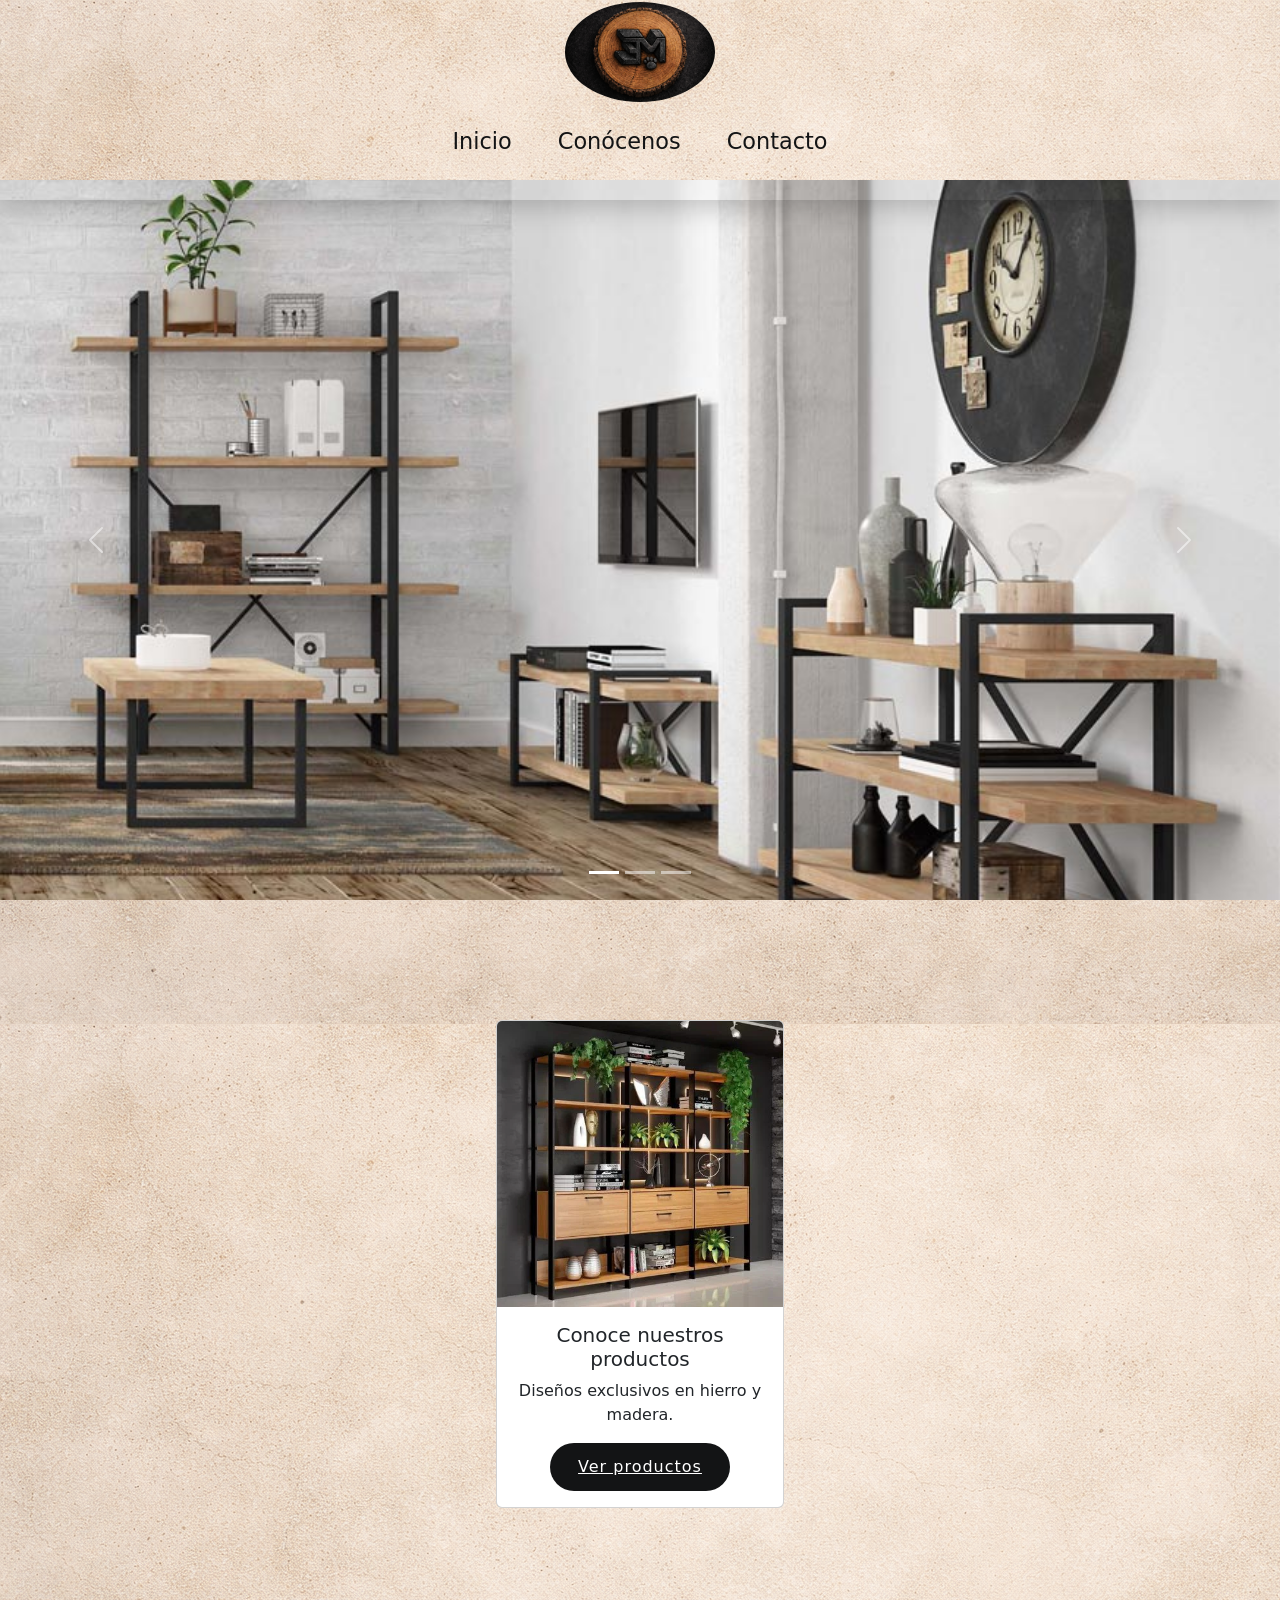
==== index.html @ 07b04980 "first commit" ====
<!doctype html>
<html lang="en">
  <head>
    <meta charset="UTF-8" />
    <meta name="viewport" content="width=device-width, initial-scale=1.0" />
    <title>En Manada</title>
    <link rel="stylesheet" href="./styles/style.css" />
    <link
      href="https://cdn.jsdelivr.net/npm/bootstrap@5.3.8/dist/css/bootstrap.min.css"
      rel="stylesheet"
      integrity="sha384-sRIl4kxILFvY47J16cr9ZwB07vP4J8+LH7qKQnuqkuIAvNWLzeN8tE5YBujZqJLB"
      crossorigin="anonymous"
    />
  </head>
  <body>
    <header>
      <a href="./index.html"
        ><img src="./assets/img/logo.png" alt="logo-EnManada" class="logo"
      /></a>
      <nav class="menu">
        <input type="checkbox" id="toggle-menu" />
        <label for="toggle-menu" class="bars-menu">
          <span></span>
          <span></span>
          <span></span>
        </label>
        <ul class="navbar-list">
          <li><a href="" class="navbar-link">Inicio</a></li>
          <li><a href="" class="navbar-link">Conócenos</a></li>
          <li>
            <a href="" class="navbar-link">Contacto</a>
          </li>
        </ul>
      </nav>
    </header>
    <main>
      <section class="hero">
        <div id="carouselExampleIndicators" class="carousel slide">
          <div class="carousel-indicators">
            <button
              type="button"
              data-bs-target="#carouselExampleIndicators"
              data-bs-slide-to="0"
              class="active"
              aria-current="true"
              aria-label="Slide 1"
            ></button>
            <button
              type="button"
              data-bs-target="#carouselExampleIndicators"
              data-bs-slide-to="1"
              aria-label="Slide 2"
            ></button>
            <button
              type="button"
              data-bs-target="#carouselExampleIndicators"
              data-bs-slide-to="2"
              aria-label="Slide 3"
            ></button>
          </div>
          <div class="carousel-inner">
            <div class="carousel-item active">
              <img
                src="./assets/img/hero1.jpg"
                class="d-block w-100"
                alt="imagen-hero1"
              />
            </div>
            <div class="carousel-item">
              <img
                src="./assets/img/hero2.jpg"
                class="d-block w-100"
                alt="imagen-hero2"
              />
            </div>
            <div class="carousel-item">
              <img
                src="./assets/img/hero3.jpg"
                class="d-block w-100"
                alt="imagen-hero3"
              />
            </div>
          </div>
          <button
            class="carousel-control-prev"
            type="button"
            data-bs-target="#carouselExampleIndicators"
            data-bs-slide="prev"
          >
            <span class="carousel-control-prev-icon" aria-hidden="true"></span>
            <span class="visually-hidden">Previous</span>
          </button>
          <button
            class="carousel-control-next"
            type="button"
            data-bs-target="#carouselExampleIndicators"
            data-bs-slide="next"
          >
            <span class="carousel-control-next-icon" aria-hidden="true"></span>
            <span class="visually-hidden">Next</span>
          </button>
        </div>
      </section>
      <section class="CTA centradoFlex">
        <div class="card" style="width: 18rem">
          <img
            src="./assets/img/imagenCTA.jpg"
            class="card-img-top"
            alt="..."
          />
          <div class="card-body">
            <h5 class="card-title">Conoce nuestros productos</h5>
            <p class="card-text">Diseños exclusivos en hierro y madera.</p>
            <a href="#productos" class="btn-cta">Ver productos</a>
          </div>
        </div>
      </section>
      <section class="products" id="productos"></section>
    </main>
    <footer></footer>
    <script
      src="https://cdn.jsdelivr.net/npm/bootstrap@5.3.8/dist/js/bootstrap.bundle.min.js"
      integrity="sha384-FKyoEForCGlyvwx9Hj09JcYn3nv7wiPVlz7YYwJrWVcXK/BmnVDxM+D2scQbITxI"
      crossorigin="anonymous"
    ></script>
  </body>
</html>
---- styles/style.css ----
@import url("https://fonts.googleapis.com/css2?family=Roboto:ital,wght@0,100..900;1,100..900&display=swap");
/* Reseteo */

* {
  box-sizing: border-box;
  margin: 0;
  padding: 0;
  text-decoration: none;
  list-style: none;
}
/* Variables */
:root {
  /* Colores */
  --primario: #131415;
  /* fuentes */
  --fuente1: "Roboto";
}

.centradoFlex {
  display: flex;
  justify-content: center;
  align-items: center;
  text-align: center;
}
html {
  scroll-behavior: smooth;
}

body {
  background: url(../assets/img/background.png);
  font-family: var(--fuente1);
}
main {
  padding-top: 180px;
}
/* Header */
header {
  height: 180px;
  display: flex;
  justify-content: space-between;
  align-items: center;
  padding: 0px 50px;
  box-shadow: 0 8px 50px rgba(3, 3, 2, 0.849);
  position: fixed;
  width: 100%;
  font-weight: 400;
  z-index: 1000;
}
.logo {
  width: 150px;
  border-radius: 50%;
}
.menu ul {
  display: flex;
  flex-direction: column;
  width: 100%;
  height: calc(100vh - 100px);
  position: absolute;
  top: 100px;
  left: 0;
  align-items: center;
  justify-content: center;
  gap: 80px;
  transform: translateX(200%);
  transition: all 0.4s ease;
  font-size: 1.5rem;
}
#toggle-menu {
  display: none;
}
.navbar-link {
  text-decoration: none;
  color: var(--primario);
  font-weight: 300;
  padding: 0.5rem;
}
.navbar-link:hover {
  cursor: pointer;
}
.bars-menu {
  display: flex;
  flex-direction: column;
  gap: 8px;
  position: relative;
  border-radius: 2rem;
}
.bars-menu span {
  height: 2px;
  width: 30px;
  background: var(--primario);
  transition: transform 0.3s;
}
.bars-menu span:hover {
  cursor: pointer;
}
#toggle-menu:checked ~ .navbar-list {
  display: flex;
  transform: translateX(0);
}
#toggle-menu:checked ~ .bars-menu span:nth-child(1) {
  position: absolute;
  top: 0;
  transform: rotate(135deg);
}
#toggle-menu:checked ~ .bars-menu span:nth-child(2) {
  opacity: 0;
}
#toggle-menu:checked ~ .bars-menu span:nth-child(3) {
  position: absolute;
  top: 0;
  transform: rotate(225deg);
}

/* hero */

.carousel-item img {
  width: 100%;
  height: calc(100vh - 180px);
  object-fit: cover;
}
/* CTA */

.CTA {
  padding: 120px 20px;
}

.cta-card {
  width: 320px;
  border-radius: 20px;
  overflow: hidden;
  border: none;
  box-shadow: 0 10px 40px rgba(0, 0, 0, 0.25);
  transition: transform 0.3s ease;
}

.cta-card:hover {
  transform: translateY(-10px);
}

.cta-card img {
  height: 200px;
  object-fit: cover;
}

.cta-card .card-body {
  text-align: center;
}

.cta-card .btn {
  background: var(--primario);
  border: none;
  border-radius: 30px;
  padding: 10px 25px;
  transition: all 0.3s ease;
}

.cta-card .btn:hover {
  background: #000;
}
.btn-cta {
  display: inline-block;
  background: var(--primario);
  color: white;
  padding: 12px 28px;
  border-radius: 30px;
  font-weight: 500;
  letter-spacing: 1px;
  transition: all 0.3s ease;
}

.btn-cta:hover {
  background: #000;
  transform: scale(1.05);
}
/* Version desktop */
@media (min-width: 940px) {
  header {
    height: 200px;
    display: flex;
    flex-direction: column;
    justify-content: center;
    align-items: center;
    padding: 0px 50px;
    box-shadow: 0 8px 24px rgba(0, 0, 0, 0.2);
    width: 100%;
    z-index: 1000;
  }
  /* Navbar desktop */
  .menu {
    display: flex;
  }
  .bars-menu {
    display: none;
  }
  .menu ul {
    display: flex;
    flex-direction: row;
    background: transparent;
    width: 100%;
    height: 80px;
    position: static;
    align-items: center;
    justify-content: space-between;
    gap: 30px;
    transform: translateX(0);
    transition: all ease;
    font-size: 1rem;
    padding: 1rem;
  }
  .navbar-link {
    text-decoration: none;
    color: var(--primario);
    font-weight: 300;
    font-size: 1.4rem;
  }
}
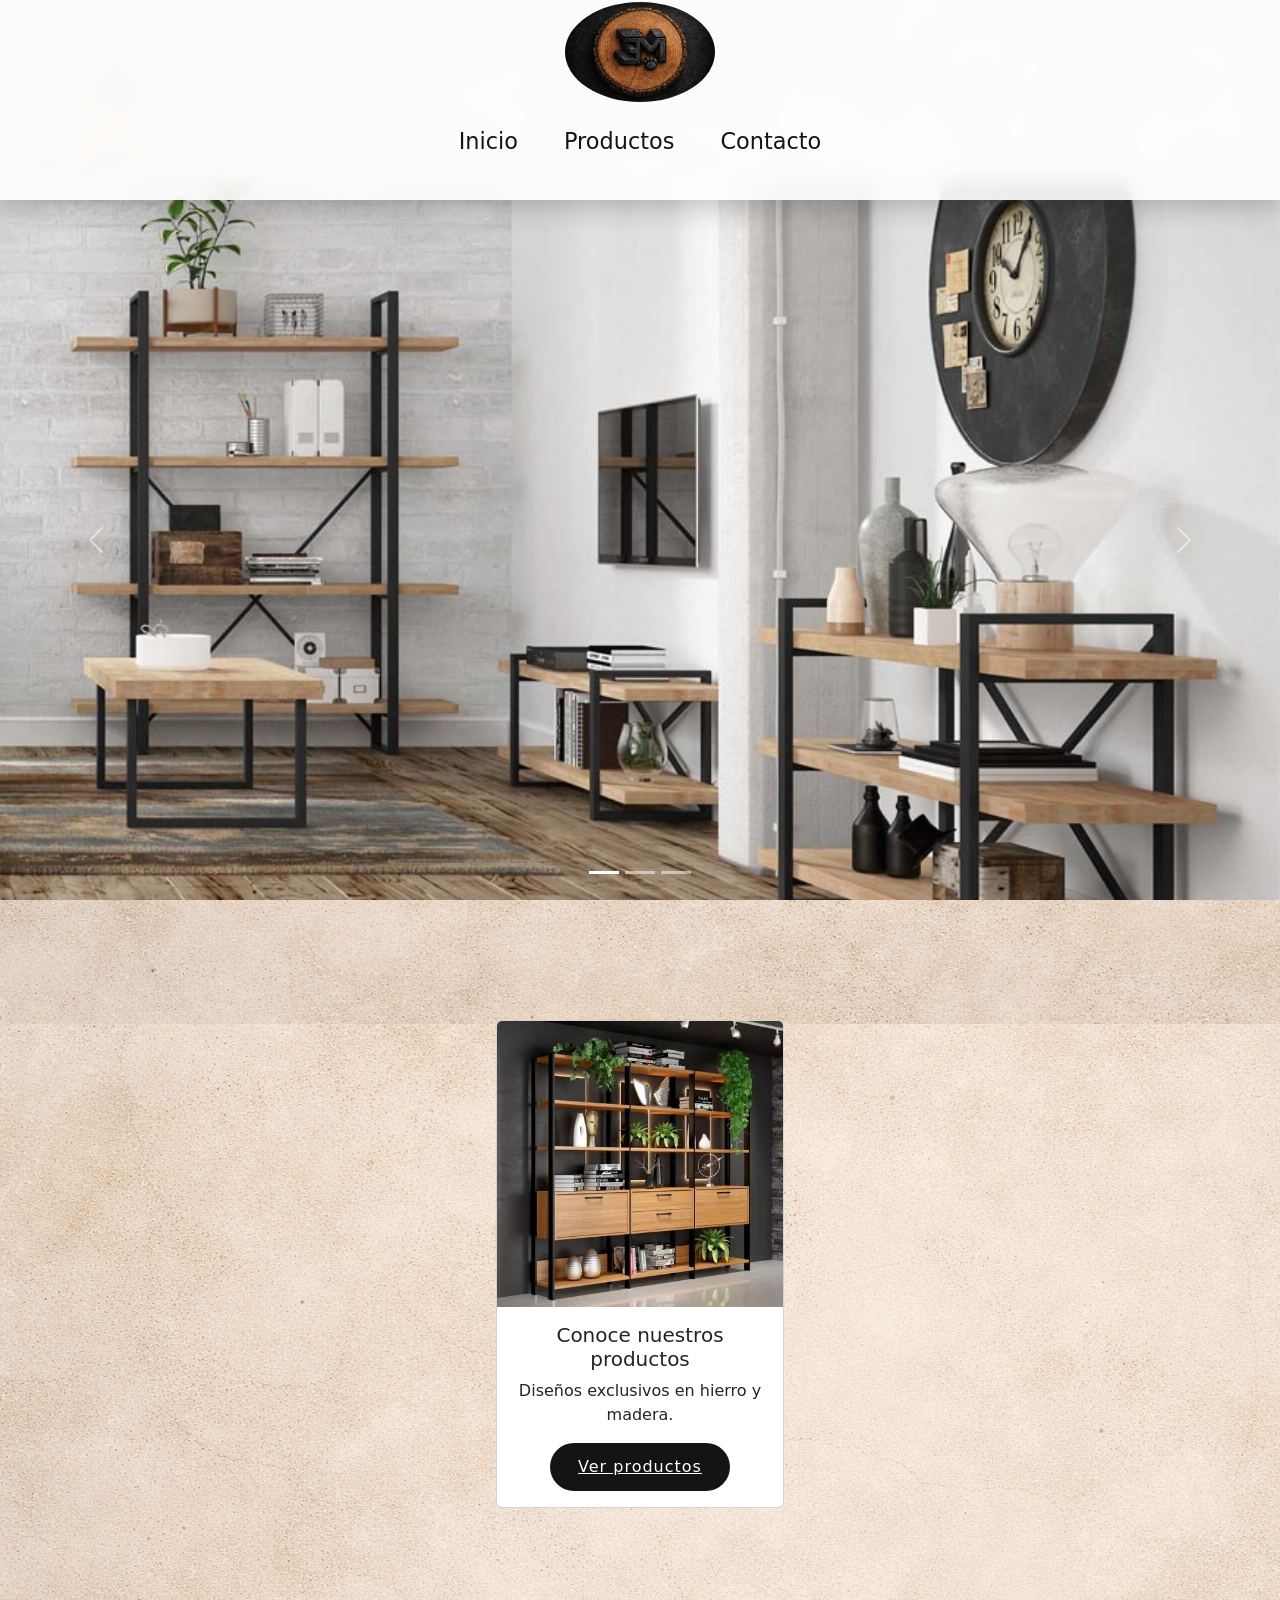
==== commit ad6d82e5: "actualizacion" ====
--- a/index.html
+++ b/index.html
@@ -26,7 +26,7 @@
         </label>
         <ul class="navbar-list">
           <li><a href="" class="navbar-link">Inicio</a></li>
-          <li><a href="" class="navbar-link">Conócenos</a></li>
+          <li><a href="" class="navbar-link">Productos</a></li>
           <li>
             <a href="" class="navbar-link">Contacto</a>
           </li>
--- a/styles/style.css
+++ b/styles/style.css
@@ -45,6 +45,8 @@
   width: 100%;
   font-weight: 400;
   z-index: 1000;
+  background: rgba(255,255,255,0.9);
+  backdrop-filter: blur(8px);
 }
 .logo {
   width: 150px;
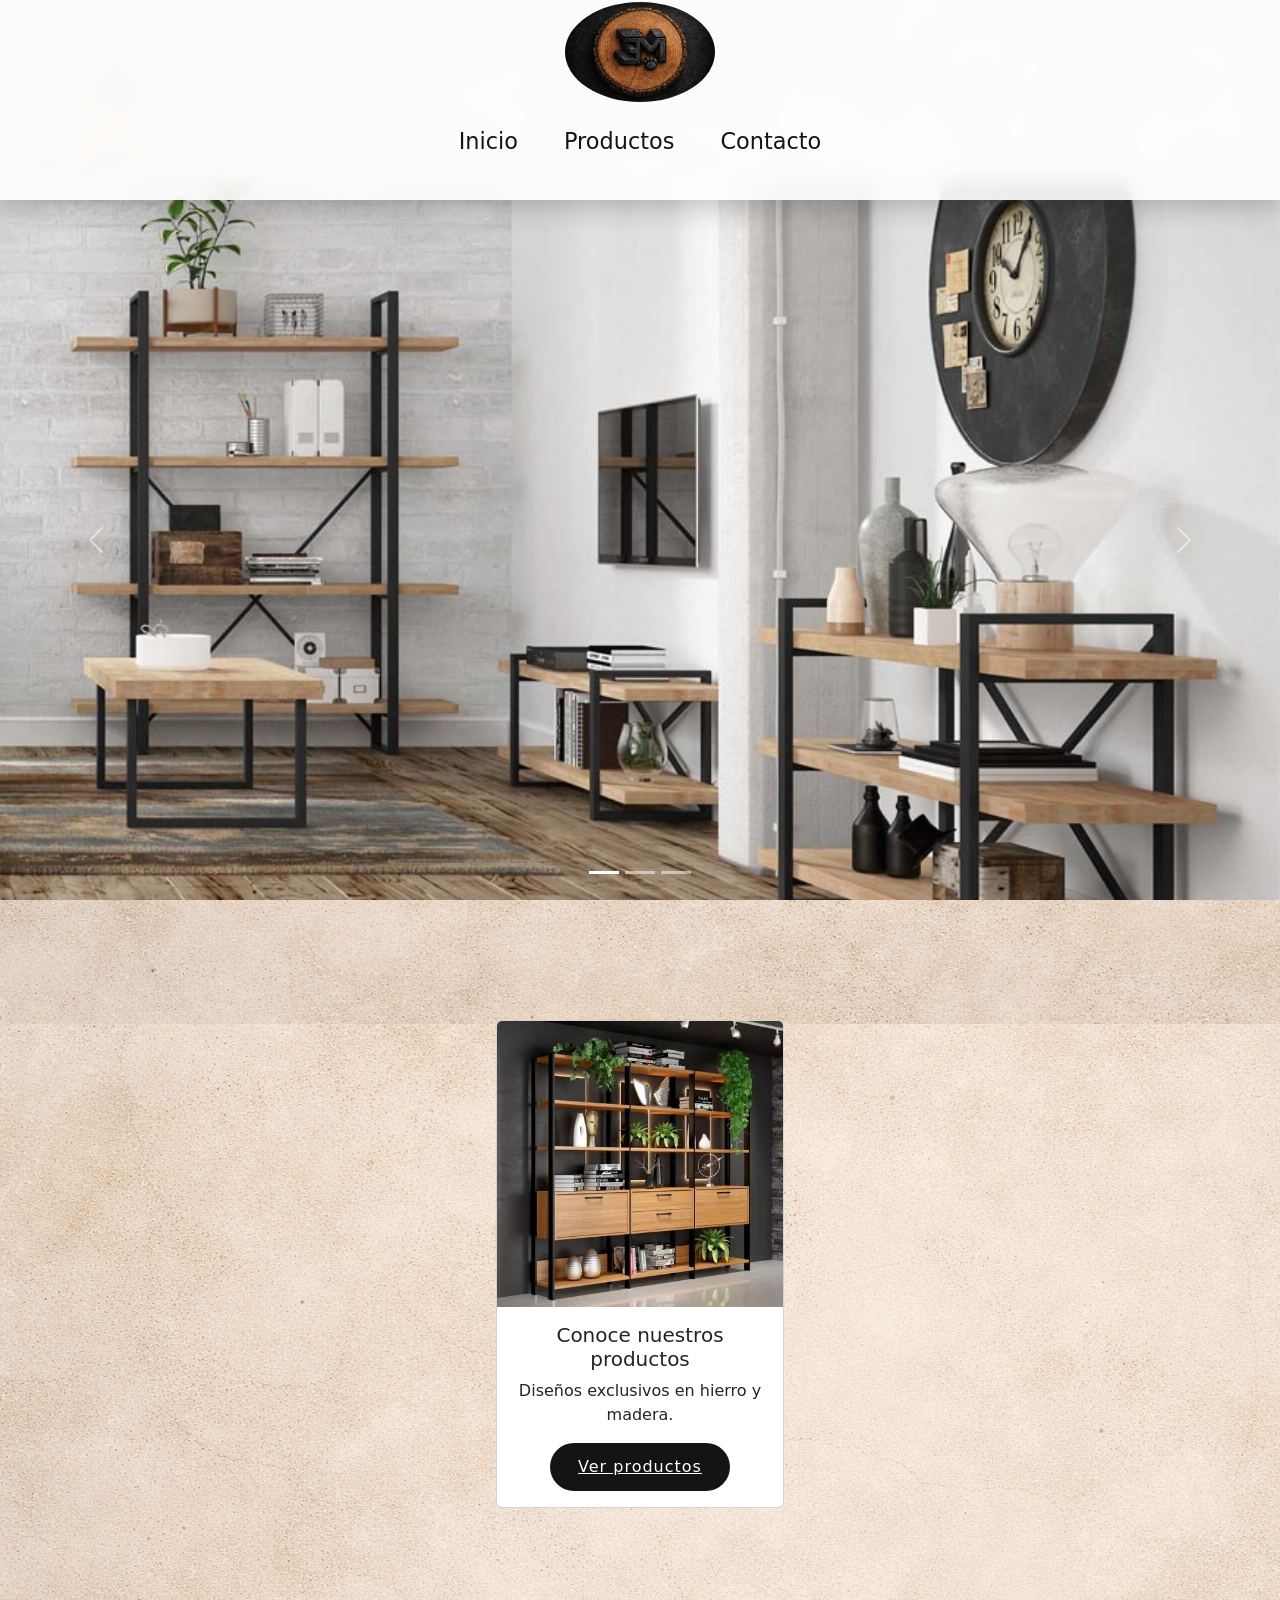
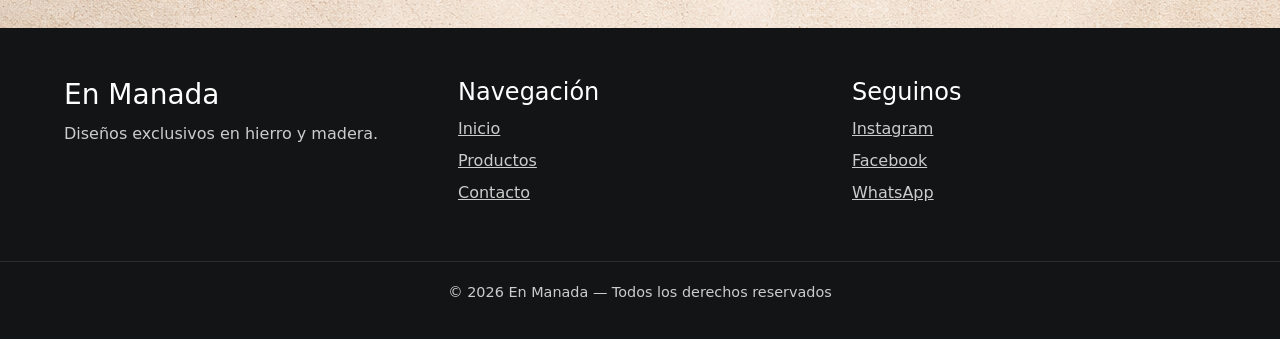
==== commit 7585df62: "footer" ====
--- a/index.html
+++ b/index.html
@@ -25,10 +25,10 @@
           <span></span>
         </label>
         <ul class="navbar-list">
-          <li><a href="" class="navbar-link">Inicio</a></li>
-          <li><a href="" class="navbar-link">Productos</a></li>
+          <li><a href="./index.html" class="navbar-link">Inicio</a></li>
+          <li><a href="./products.html" class="navbar-link">Productos</a></li>
           <li>
-            <a href="" class="navbar-link">Contacto</a>
+            <a href="./contact.html" class="navbar-link">Contacto</a>
           </li>
         </ul>
       </nav>
@@ -111,13 +111,41 @@
           <div class="card-body">
             <h5 class="card-title">Conoce nuestros productos</h5>
             <p class="card-text">Diseños exclusivos en hierro y madera.</p>
-            <a href="#productos" class="btn-cta">Ver productos</a>
+            <a href="./products.html" class="btn-cta">Ver productos</a>
           </div>
         </div>
       </section>
-      <section class="products" id="productos"></section>
     </main>
-    <footer></footer>
+    <footer class="footer">
+      <div class="footer-container">
+        <div class="footer-brand">
+          <h3>En Manada</h3>
+          <p>Diseños exclusivos en hierro y madera.</p>
+        </div>
+
+        <div class="footer-links">
+          <h4>Navegación</h4>
+          <ul>
+            <li><a href="./index.html">Inicio</a></li>
+            <li><a href="./products.html">Productos</a></li>
+            <li><a href="./contact.html">Contacto</a></li>
+          </ul>
+        </div>
+
+        <div class="footer-redes">
+          <h4>Seguinos</h4>
+          <ul>
+            <li><a href="#">Instagram</a></li>
+            <li><a href="#">Facebook</a></li>
+            <li><a href="#">WhatsApp</a></li>
+          </ul>
+        </div>
+      </div>
+
+      <div class="footer-copy">
+        <p>© 2026 En Manada — Todos los derechos reservados</p>
+      </div>
+    </footer>
     <script
       src="https://cdn.jsdelivr.net/npm/bootstrap@5.3.8/dist/js/bootstrap.bundle.min.js"
       integrity="sha384-FKyoEForCGlyvwx9Hj09JcYn3nv7wiPVlz7YYwJrWVcXK/BmnVDxM+D2scQbITxI"
--- a/styles/style.css
+++ b/styles/style.css
@@ -58,7 +58,7 @@
   width: 100%;
   height: calc(100vh - 100px);
   position: absolute;
-  top: 100px;
+  top: 180px;
   left: 0;
   align-items: center;
   justify-content: center;
@@ -66,6 +66,8 @@
   transform: translateX(200%);
   transition: all 0.4s ease;
   font-size: 1.5rem;
+  background: url(../assets/img/background.png);
+
 }
 #toggle-menu {
   display: none;
@@ -174,45 +176,223 @@
   background: #000;
   transform: scale(1.05);
 }
+/* products */
+.galeria {
+  display: flex;
+  flex-direction: column;
+  margin-top: 2rem;
+  margin-bottom: 2rem;
+  width: 90vw;
+  align-items: center;
+  justify-content: center;
+
+    
+
+}
+.container-galeria {
+  display: grid;
+  grid-template-columns: 1fr; /* mobile */
+  gap: 20px;
+  padding: 1rem;
+  width: 100%;
+}
+.card{
+  width: 100%;
+}
+/* contacto */
+
+.contacto{
+  width: 100%;
+  padding: 80px 20px;
+  display: flex;
+  justify-content: center;
+}
+
+.contacto-container{
+  width: 90%;
+  max-width: 1100px;
+  display: grid;
+  grid-template-columns: 1fr;
+  gap: 40px;
+}
+
+/* info */
+
+.contacto-info h2{
+  font-size: 2rem;
+  margin-bottom: 15px;
+}
+
+.contacto-info p{
+  margin-bottom: 20px;
+  color: #555;
+}
+
+.contacto-info ul{
+  margin-bottom: 20px;
+}
+
+.contacto-info li{
+  margin-bottom: 10px;
+}
+
+/* form */
+
+.contacto-form{
+  display: flex;
+  flex-direction: column;
+  gap: 15px;
+}
+
+.contacto-form input,
+.contacto-form textarea{
+  padding: 12px;
+  border-radius: 8px;
+  border: 1px solid #ccc;
+  font-family: var(--fuente1);
+}
+
+.contacto-form input:focus,
+.contacto-form textarea:focus{
+  outline: none;
+  border-color: var(--primario);
+}
+
+
+.btn-enviar{
+  background: var(--primario);
+  color: white;
+  border: none;
+  padding: 12px;
+  border-radius: 25px;
+  cursor: pointer;
+  transition: 0.3s;
+}
+
+.btn-enviar:hover{
+  background: black;
+}
+
+.btn-whatsapp{
+  display: inline-block;
+  margin-top: 10px;
+  padding: 10px 20px;
+  background: #25D366;
+  color: white;
+  border-radius: 25px;
+  font-size: 0.9rem;
+  transition: 0.3s;
+}
+
+.btn-whatsapp:hover{
+  background: #1ebe5d;
+}
+/*footer*/
+
+.footer{
+  background: var(--primario);
+  color: white;
+  padding-top: 50px;
+}
+
+.footer-container{
+  width: 90%;
+  margin: auto;
+  display: grid;
+  grid-template-columns: 1fr;
+  gap: 30px;
+  padding-bottom: 40px;
+}
+
+.footer h3,
+.footer h4{
+  margin-bottom: 10px;
+}
+
+.footer p{
+  color: #ccc;
+}
+
+.footer ul{
+  padding: 0;
+}
+
+.footer li{
+  margin-bottom: 8px;
+}
+
+.footer a{
+  color: #ccc;
+  transition: 0.3s;
+}
+
+.footer a:hover{
+  color: white;
+}
+
+.footer-copy{
+  text-align: center;
+  padding: 20px;
+  border-top: 1px solid rgba(255,255,255,0.1);
+  font-size: 0.9rem;
+  color: #aaa;
+}
+/* tablet */
+@media (min-width: 600px) {
+  .container-galeria {
+    grid-template-columns: repeat(2, 1fr);
+  }
+   .contacto-container{
+    grid-template-columns: 1fr 1fr;
+    align-items: center;
+  }
+}
 /* Version desktop */
 @media (min-width: 940px) {
   header {
-    height: 200px;
-    display: flex;
-    flex-direction: column;
-    justify-content: center;
-    align-items: center;
-    padding: 0px 50px;
-    box-shadow: 0 8px 24px rgba(0, 0, 0, 0.2);
-    width: 100%;
-    z-index: 1000;
+  height: 200px;
+  display: flex;
+  flex-direction: column;
+  justify-content: center;
+  align-items: center;
+  padding: 0px 50px;
+  box-shadow: 0 8px 24px rgba(0, 0, 0, 0.2);
+  width: 100%;
+  z-index: 1000;
   }
   /* Navbar desktop */
   .menu {
-    display: flex;
+  display: flex;
   }
   .bars-menu {
-    display: none;
+  display: none;
   }
   .menu ul {
-    display: flex;
-    flex-direction: row;
-    background: transparent;
-    width: 100%;
-    height: 80px;
-    position: static;
-    align-items: center;
-    justify-content: space-between;
+  display: flex;
+  flex-direction: row;
+  background: transparent;
+  width: 100%;
+  height: 80px;
+  position: static;
+  align-items: center;
+  justify-content: space-between;
+  gap: 30px;
+  transform: translateX(0);
+  transition: all ease;
+  font-size: 1rem;
+  padding: 1rem;
+  }
+  .navbar-link {
+  text-decoration: none;
+  color: var(--primario);
+  font-weight: 300;
+  font-size: 1.4rem;
+  }
+  .container-galeria {
+    grid-template-columns: repeat(3, 1fr);
     gap: 30px;
-    transform: translateX(0);
-    transition: all ease;
-    font-size: 1rem;
-    padding: 1rem;
-  }
-  .navbar-link {
-    text-decoration: none;
-    color: var(--primario);
-    font-weight: 300;
-    font-size: 1.4rem;
-  }
-}
+  }
+  .footer-container{
+    grid-template-columns: repeat(3,1fr);
+  }
+}
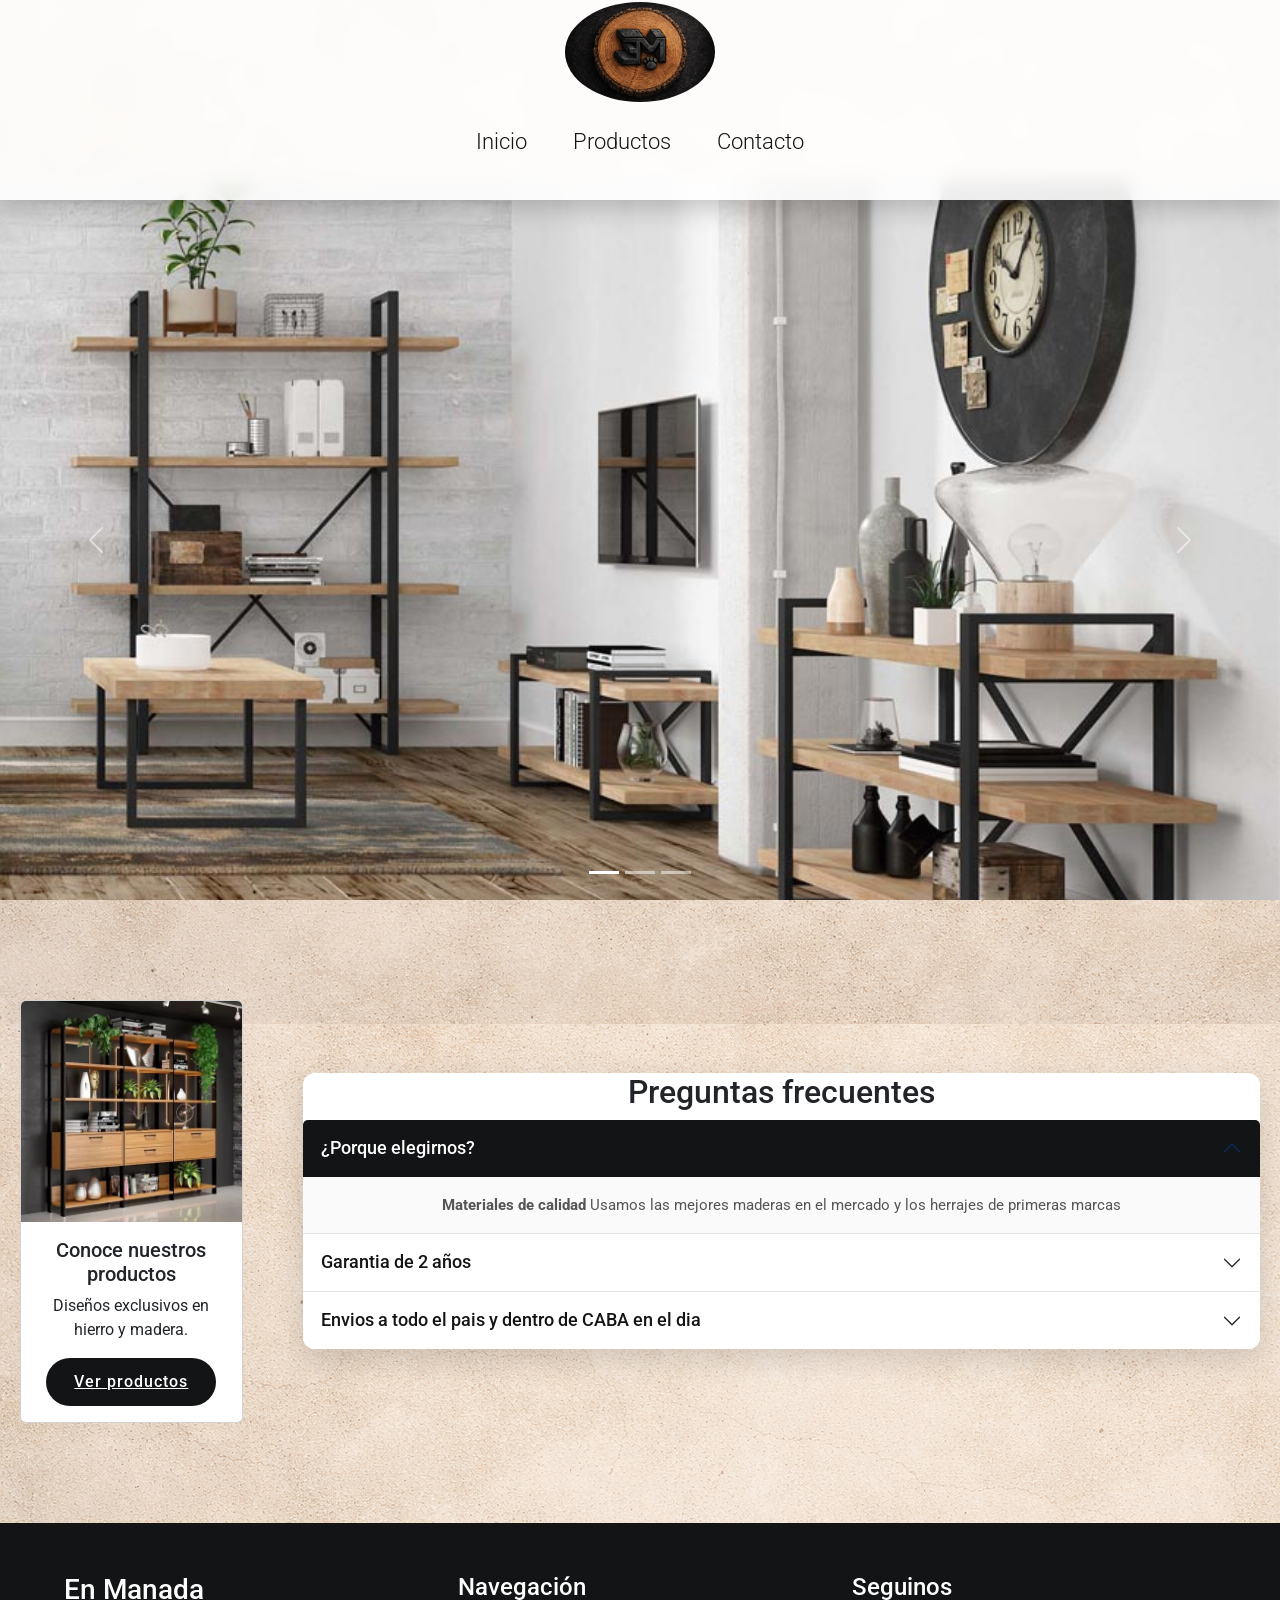
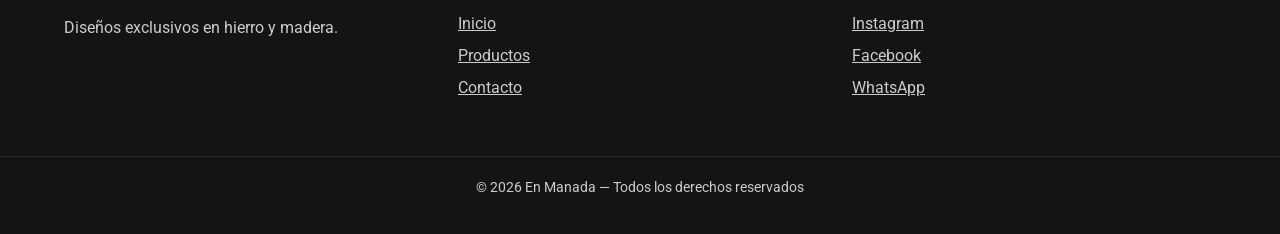
==== commit 4cc59add: "actualizacion" ====
--- a/index.html
+++ b/index.html
@@ -4,13 +4,14 @@
     <meta charset="UTF-8" />
     <meta name="viewport" content="width=device-width, initial-scale=1.0" />
     <title>En Manada</title>
-    <link rel="stylesheet" href="./styles/style.css" />
+
     <link
       href="https://cdn.jsdelivr.net/npm/bootstrap@5.3.8/dist/css/bootstrap.min.css"
       rel="stylesheet"
       integrity="sha384-sRIl4kxILFvY47J16cr9ZwB07vP4J8+LH7qKQnuqkuIAvNWLzeN8tE5YBujZqJLB"
       crossorigin="anonymous"
     />
+    <link rel="stylesheet" href="./styles/style.css" />
   </head>
   <body>
     <header>
@@ -114,6 +115,81 @@
             <a href="./products.html" class="btn-cta">Ver productos</a>
           </div>
         </div>
+        <div class="cta-acordeon accordion" id="accordionExample">
+          <h2>Preguntas frecuentes</h2>
+          <div class="accordion-item">
+            <h2 class="accordion-header">
+              <button
+                class="accordion-button"
+                type="button"
+                data-bs-toggle="collapse"
+                data-bs-target="#collapseOne"
+                aria-expanded="true"
+                aria-controls="collapseOne"
+              >
+                ¿Porque elegirnos?
+              </button>
+            </h2>
+            <div
+              id="collapseOne"
+              class="accordion-collapse collapse show"
+              data-bs-parent="#accordionExample"
+            >
+              <div class="accordion-body">
+                <strong>Materiales de calidad</strong>
+                Usamos las mejores maderas en el mercado y los herrajes de
+                primeras marcas
+              </div>
+            </div>
+          </div>
+          <div class="accordion-item">
+            <h2 class="accordion-header">
+              <button
+                class="accordion-button collapsed"
+                type="button"
+                data-bs-toggle="collapse"
+                data-bs-target="#collapseTwo"
+                aria-expanded="false"
+                aria-controls="collapseTwo"
+              >
+                Garantia de 2 años
+              </button>
+            </h2>
+            <div
+              id="collapseTwo"
+              class="accordion-collapse collapse"
+              data-bs-parent="#accordionExample"
+            >
+              <div class="accordion-body">
+                <strong
+                  >Todos los nuestros productos cuentan con garantia de 2
+                  años</strong
+                >
+              </div>
+            </div>
+          </div>
+          <div class="accordion-item">
+            <h2 class="accordion-header">
+              <button
+                class="accordion-button collapsed"
+                type="button"
+                data-bs-toggle="collapse"
+                data-bs-target="#collapseThree"
+                aria-expanded="false"
+                aria-controls="collapseThree"
+              >
+                Envios a todo el pais y dentro de CABA en el dia
+              </button>
+            </h2>
+            <div
+              id="collapseThree"
+              class="accordion-collapse collapse"
+              data-bs-parent="#accordionExample"
+            >
+              <div class="accordion-body">Sujeto a disponibilidad de stock</div>
+            </div>
+          </div>
+        </div>
       </section>
     </main>
     <footer class="footer">
--- a/styles/style.css
+++ b/styles/style.css
@@ -124,17 +124,57 @@
 }
 /* CTA */
 
-.CTA {
-  padding: 120px 20px;
-}
-
-.cta-card {
-  width: 320px;
-  border-radius: 20px;
+.CTA{
+  padding: 100px 20px;
+  display: flex;
+  justify-content: center;
+  gap: 60px;
+}
+.cta-container{
+  width: 90%;
+  max-width: 1100px;
+  display: grid;
+  grid-template-columns: 1fr;
+  gap: 60px;
+  align-items: center;
+}
+
+.cta-card{
+  display: flex;
+  justify-content: center;
+}
+
+.cta-acordeon {
+  width: 100%;
+}
+.accordion {
+  border-radius: 12px;
   overflow: hidden;
+  box-shadow: 0 10px 30px rgba(0,0,0,0.15);
+  background: white;
+}
+.accordion-item{
   border: none;
-  box-shadow: 0 10px 40px rgba(0, 0, 0, 0.25);
-  transition: transform 0.3s ease;
+  border-bottom: 1px solid #e5e5e5;
+}
+.accordion-item:last-child{
+  border-bottom: none;
+}
+.accordion-button{
+  background: white;
+  font-weight: 500;
+  font-size: 1.1rem;
+  color: var(--primario);
+  padding: 18px;
+  transition: all .3s ease;
+}
+.accordion-button:hover{
+  background: #f7f7f7;
+}
+.accordion-button:not(.collapsed){
+  background: var(--primario);
+  color: white;
+  box-shadow: none;
 }
 
 .cta-card:hover {
@@ -175,6 +215,16 @@
 .btn-cta:hover {
   background: #000;
   transform: scale(1.05);
+}
+.accordion-button:focus{
+  box-shadow: none;
+  border-color: transparent;
+}
+.accordion-body{
+  background: #fafafa;
+  font-size: 0.95rem;
+  line-height: 1.6;
+  color: #555;
 }
 /* products */
 .galeria {
@@ -395,4 +445,8 @@
   .footer-container{
     grid-template-columns: repeat(3,1fr);
   }
-}
+  .cta-container{
+  grid-template-columns: 1fr 1fr;
+  gap: 60px;
+}
+}
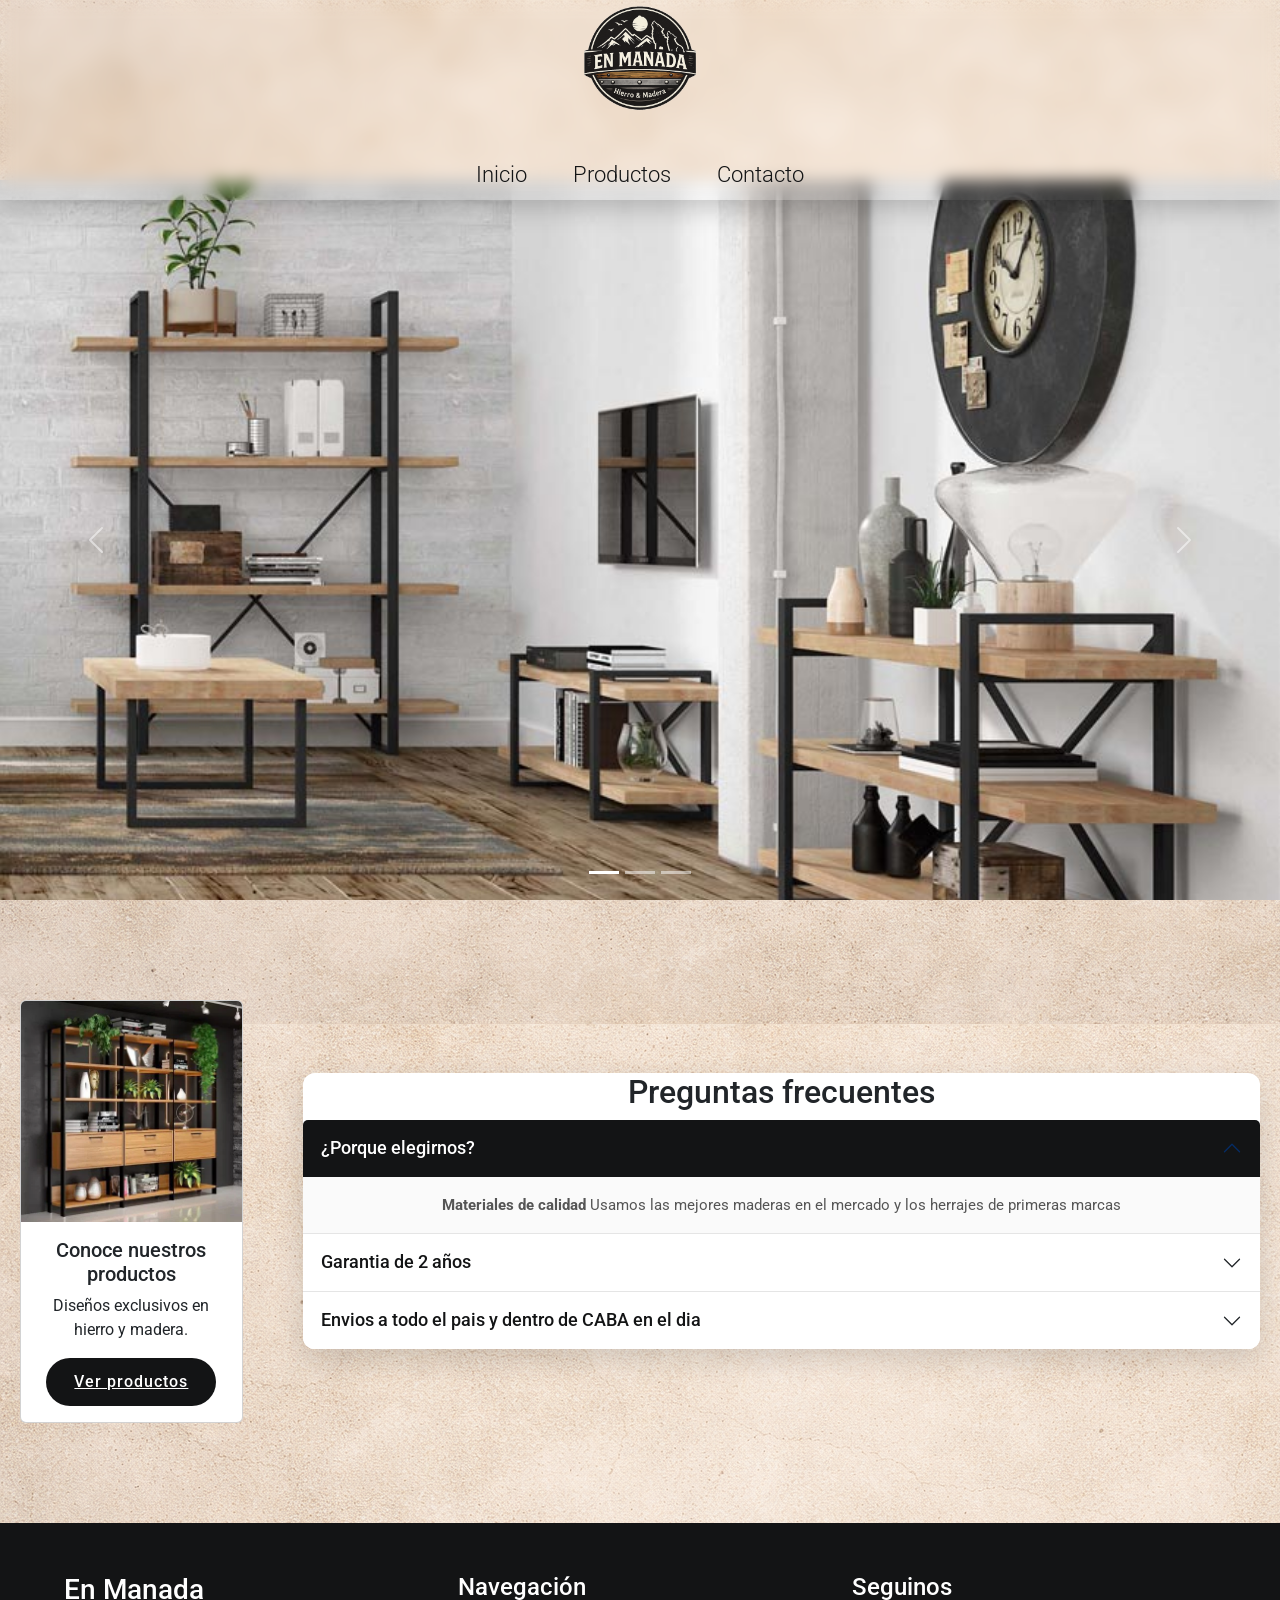
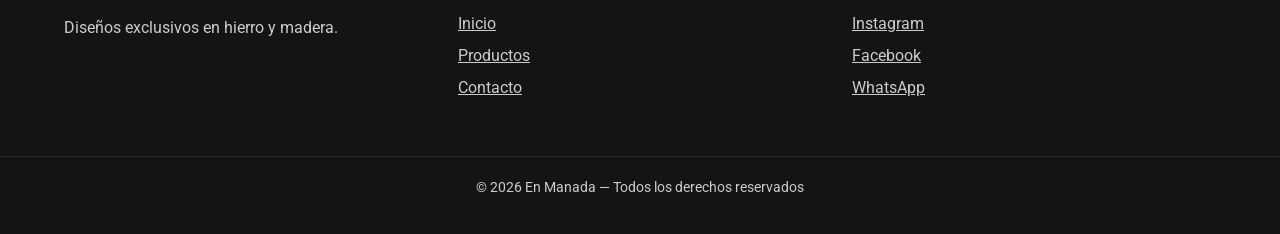
==== commit b57001c3: "actualiazcion" ====
--- a/index.html
+++ b/index.html
@@ -16,7 +16,7 @@
   <body>
     <header>
       <a href="./index.html"
-        ><img src="./assets/img/logo.png" alt="logo-EnManada" class="logo"
+        ><img src="./assets/img/logo2.png" alt="logo-EnManada" class="logo"
       /></a>
       <nav class="menu">
         <input type="checkbox" id="toggle-menu" />
--- a/styles/style.css
+++ b/styles/style.css
@@ -45,13 +45,22 @@
   width: 100%;
   font-weight: 400;
   z-index: 1000;
-  background: rgba(255,255,255,0.9);
+  background: url(../assets/img/gray-wall-texture.jpg);
   backdrop-filter: blur(8px);
 }
 .logo {
+  margin-top: 1rem;
   width: 150px;
-  border-radius: 50%;
-}
+  border-radius: 1.2rem;
+  /* box-shadow: 1px 13px 72px 15px rgb(12, 2, 2);
+-webkit-box-shadow: 1px 13px 72px 15px rgba(0,0,0,0.38);
+-moz-box-shadow: 1px 13px 72px 15px rgba(0,0,0,0.38); */
+}
+/* .logo:hover { 
+ box-shadow: 1px 13px 72px 15px rgba(15,3,3,0.82);
+-webkit-box-shadow: 1px 13px 72px 15px rgba(15,3,3,0.82);
+-moz-box-shadow: 1px 13px 72px 15px rgba(15,3,3,0.82);
+} */
 .menu ul {
   display: flex;
   flex-direction: column;
@@ -80,6 +89,7 @@
 }
 .navbar-link:hover {
   cursor: pointer;
+  text-shadow: 4px 6px 19px rgba(144,32,32,0.69);
 }
 .bars-menu {
   display: flex;
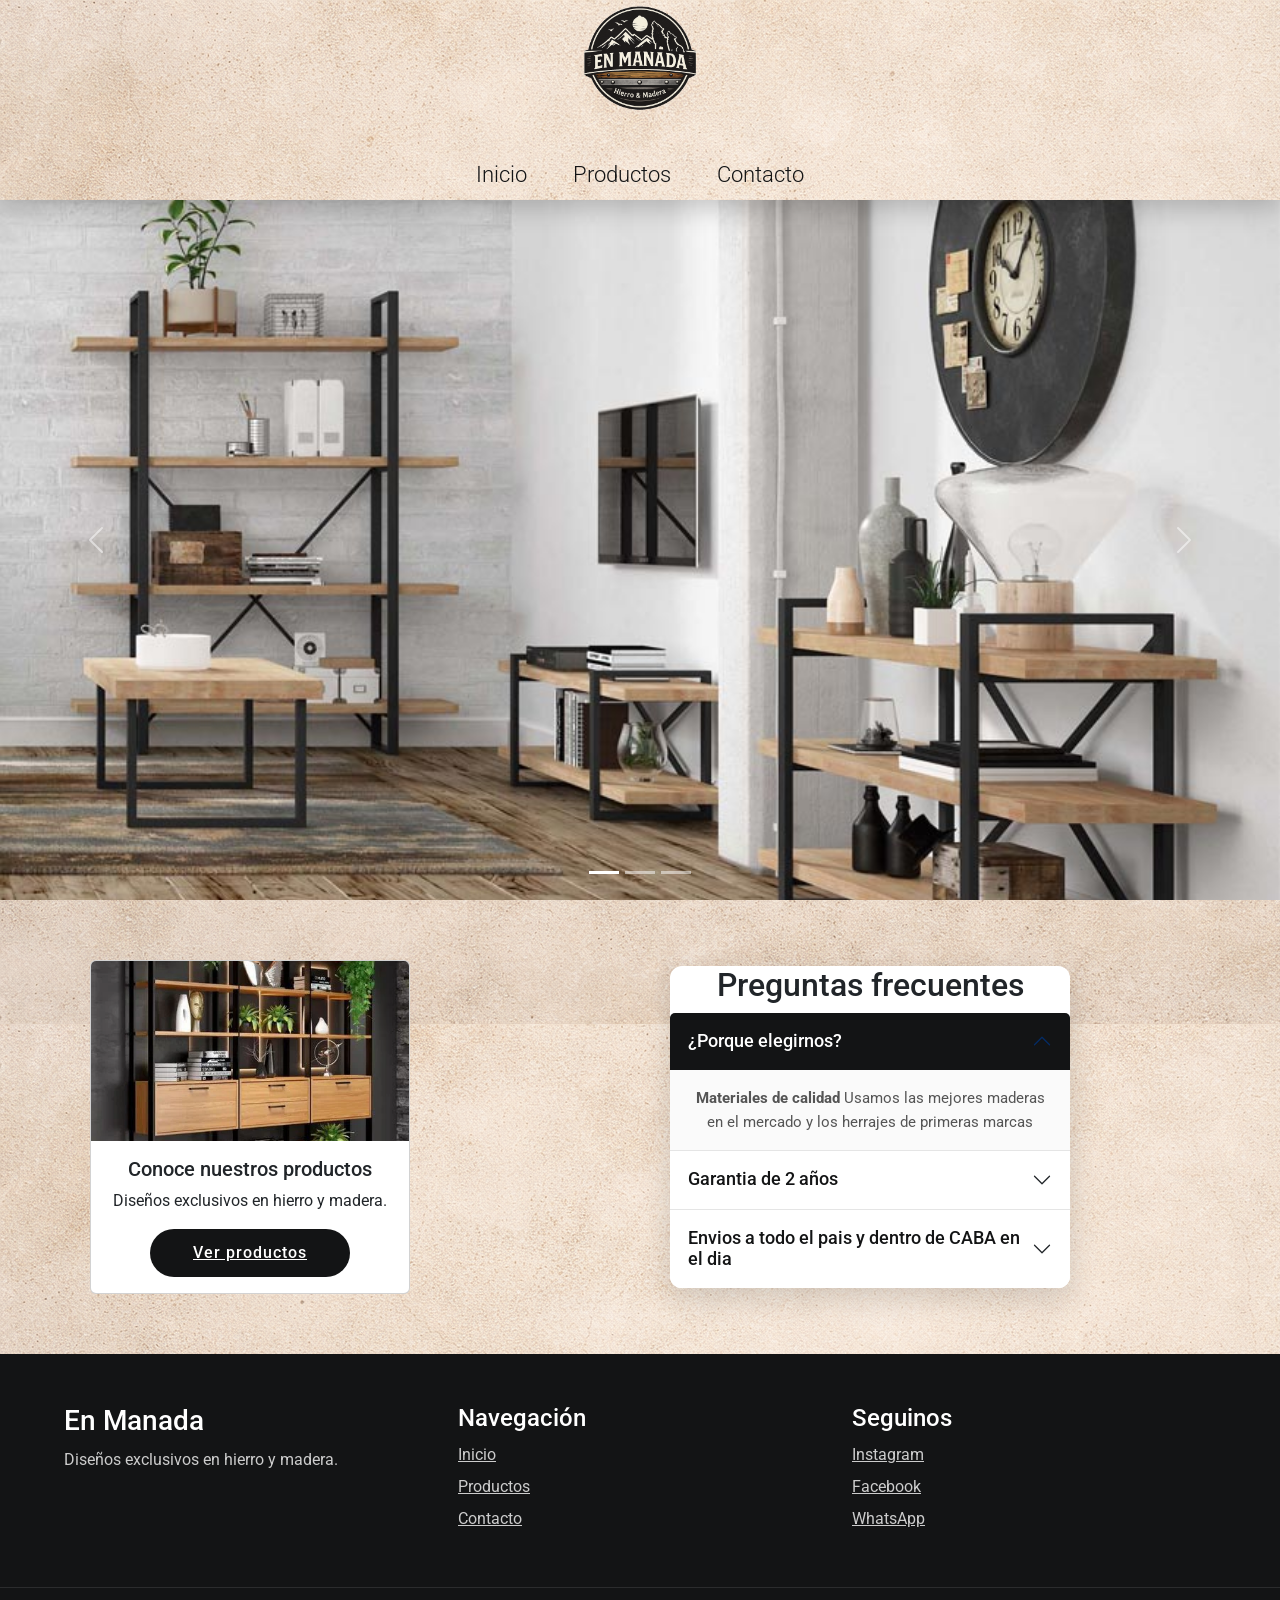
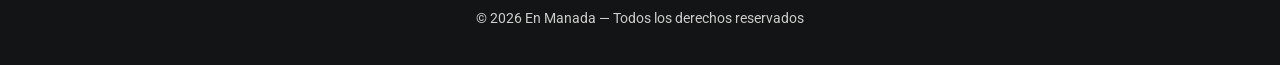
==== commit ee81e9c2: "actualiaziocn" ====
--- a/index.html
+++ b/index.html
@@ -103,90 +103,94 @@
         </div>
       </section>
       <section class="CTA centradoFlex">
-        <div class="card" style="width: 18rem">
-          <img
-            src="./assets/img/imagenCTA.jpg"
-            class="card-img-top"
-            alt="..."
-          />
-          <div class="card-body">
-            <h5 class="card-title">Conoce nuestros productos</h5>
-            <p class="card-text">Diseños exclusivos en hierro y madera.</p>
-            <a href="./products.html" class="btn-cta">Ver productos</a>
-          </div>
-        </div>
-        <div class="cta-acordeon accordion" id="accordionExample">
-          <h2>Preguntas frecuentes</h2>
-          <div class="accordion-item">
-            <h2 class="accordion-header">
-              <button
-                class="accordion-button"
-                type="button"
-                data-bs-toggle="collapse"
-                data-bs-target="#collapseOne"
-                aria-expanded="true"
-                aria-controls="collapseOne"
+        <div class="cta-container">
+          <div class="card cta-card">
+            <img
+              src="./assets/img/imagenCTA.jpg"
+              class="card-img-top"
+              alt="..."
+            />
+            <div class="card-body">
+              <h5 class="card-title">Conoce nuestros productos</h5>
+              <p class="card-text">Diseños exclusivos en hierro y madera.</p>
+              <a href="./products.html" class="btn-cta">Ver productos</a>
+            </div>
+          </div>
+          <div class="cta-acordeon accordion" id="accordionExample">
+            <h2>Preguntas frecuentes</h2>
+            <div class="accordion-item">
+              <h2 class="accordion-header">
+                <button
+                  class="accordion-button"
+                  type="button"
+                  data-bs-toggle="collapse"
+                  data-bs-target="#collapseOne"
+                  aria-expanded="true"
+                  aria-controls="collapseOne"
+                >
+                  ¿Porque elegirnos?
+                </button>
+              </h2>
+              <div
+                id="collapseOne"
+                class="accordion-collapse collapse show"
+                data-bs-parent="#accordionExample"
               >
-                ¿Porque elegirnos?
-              </button>
-            </h2>
-            <div
-              id="collapseOne"
-              class="accordion-collapse collapse show"
-              data-bs-parent="#accordionExample"
-            >
-              <div class="accordion-body">
-                <strong>Materiales de calidad</strong>
-                Usamos las mejores maderas en el mercado y los herrajes de
-                primeras marcas
+                <div class="accordion-body">
+                  <strong>Materiales de calidad</strong>
+                  Usamos las mejores maderas en el mercado y los herrajes de
+                  primeras marcas
+                </div>
               </div>
             </div>
-          </div>
-          <div class="accordion-item">
-            <h2 class="accordion-header">
-              <button
-                class="accordion-button collapsed"
-                type="button"
-                data-bs-toggle="collapse"
-                data-bs-target="#collapseTwo"
-                aria-expanded="false"
-                aria-controls="collapseTwo"
+            <div class="accordion-item">
+              <h2 class="accordion-header">
+                <button
+                  class="accordion-button collapsed"
+                  type="button"
+                  data-bs-toggle="collapse"
+                  data-bs-target="#collapseTwo"
+                  aria-expanded="false"
+                  aria-controls="collapseTwo"
+                >
+                  Garantia de 2 años
+                </button>
+              </h2>
+              <div
+                id="collapseTwo"
+                class="accordion-collapse collapse"
+                data-bs-parent="#accordionExample"
               >
-                Garantia de 2 años
-              </button>
-            </h2>
-            <div
-              id="collapseTwo"
-              class="accordion-collapse collapse"
-              data-bs-parent="#accordionExample"
-            >
-              <div class="accordion-body">
-                <strong
-                  >Todos los nuestros productos cuentan con garantia de 2
-                  años</strong
+                <div class="accordion-body">
+                  <strong
+                    >Todos los nuestros productos cuentan con garantia de 2
+                    años</strong
+                  >
+                </div>
+              </div>
+            </div>
+            <div class="accordion-item">
+              <h2 class="accordion-header">
+                <button
+                  class="accordion-button collapsed"
+                  type="button"
+                  data-bs-toggle="collapse"
+                  data-bs-target="#collapseThree"
+                  aria-expanded="false"
+                  aria-controls="collapseThree"
                 >
+                  Envios a todo el pais y dentro de CABA en el dia
+                </button>
+              </h2>
+              <div
+                id="collapseThree"
+                class="accordion-collapse collapse"
+                data-bs-parent="#accordionExample"
+              >
+                <div class="accordion-body">
+                  Sujeto a disponibilidad de stock
+                </div>
               </div>
-            </div>
-          </div>
-          <div class="accordion-item">
-            <h2 class="accordion-header">
-              <button
-                class="accordion-button collapsed"
-                type="button"
-                data-bs-toggle="collapse"
-                data-bs-target="#collapseThree"
-                aria-expanded="false"
-                aria-controls="collapseThree"
-              >
-                Envios a todo el pais y dentro de CABA en el dia
-              </button>
-            </h2>
-            <div
-              id="collapseThree"
-              class="accordion-collapse collapse"
-              data-bs-parent="#accordionExample"
-            >
-              <div class="accordion-body">Sujeto a disponibilidad de stock</div>
             </div>
           </div>
         </div>
--- a/styles/style.css
+++ b/styles/style.css
@@ -39,13 +39,13 @@
   display: flex;
   justify-content: space-between;
   align-items: center;
-  padding: 0px 50px;
+  padding: 50px 100px;
   box-shadow: 0 8px 50px rgba(3, 3, 2, 0.849);
   position: fixed;
   width: 100%;
   font-weight: 400;
   z-index: 1000;
-  background: url(../assets/img/gray-wall-texture.jpg);
+  background: url(../assets/img/background.png);
   backdrop-filter: blur(8px);
 }
 .logo {
@@ -135,10 +135,12 @@
 /* CTA */
 
 .CTA{
-  padding: 100px 20px;
-  display: flex;
-  justify-content: center;
-  gap: 60px;
+  display: flex;
+  justify-content: center;
+  padding: 60px 20px;
+  flex-direction: column; /* importante */
+  align-items: center;
+  gap: 30px;
 }
 .cta-container{
   width: 90%;
@@ -152,10 +154,14 @@
 .cta-card{
   display: flex;
   justify-content: center;
+  width: 100%;
+  max-width: 320px;
+
 }
 
 .cta-acordeon {
   width: 100%;
+  max-width: 400px;
 }
 .accordion {
   border-radius: 12px;
@@ -192,7 +198,7 @@
 }
 
 .cta-card img {
-  height: 200px;
+  height: 180px;
   object-fit: cover;
 }
 
@@ -220,6 +226,10 @@
   font-weight: 500;
   letter-spacing: 1px;
   transition: all 0.3s ease;
+  width: 100%;
+  max-width: 200px;
+  text-align: center;
+  
 }
 
 .btn-cta:hover {
@@ -419,6 +429,7 @@
   box-shadow: 0 8px 24px rgba(0, 0, 0, 0.2);
   width: 100%;
   z-index: 1000;
+  
   }
   /* Navbar desktop */
   .menu {
